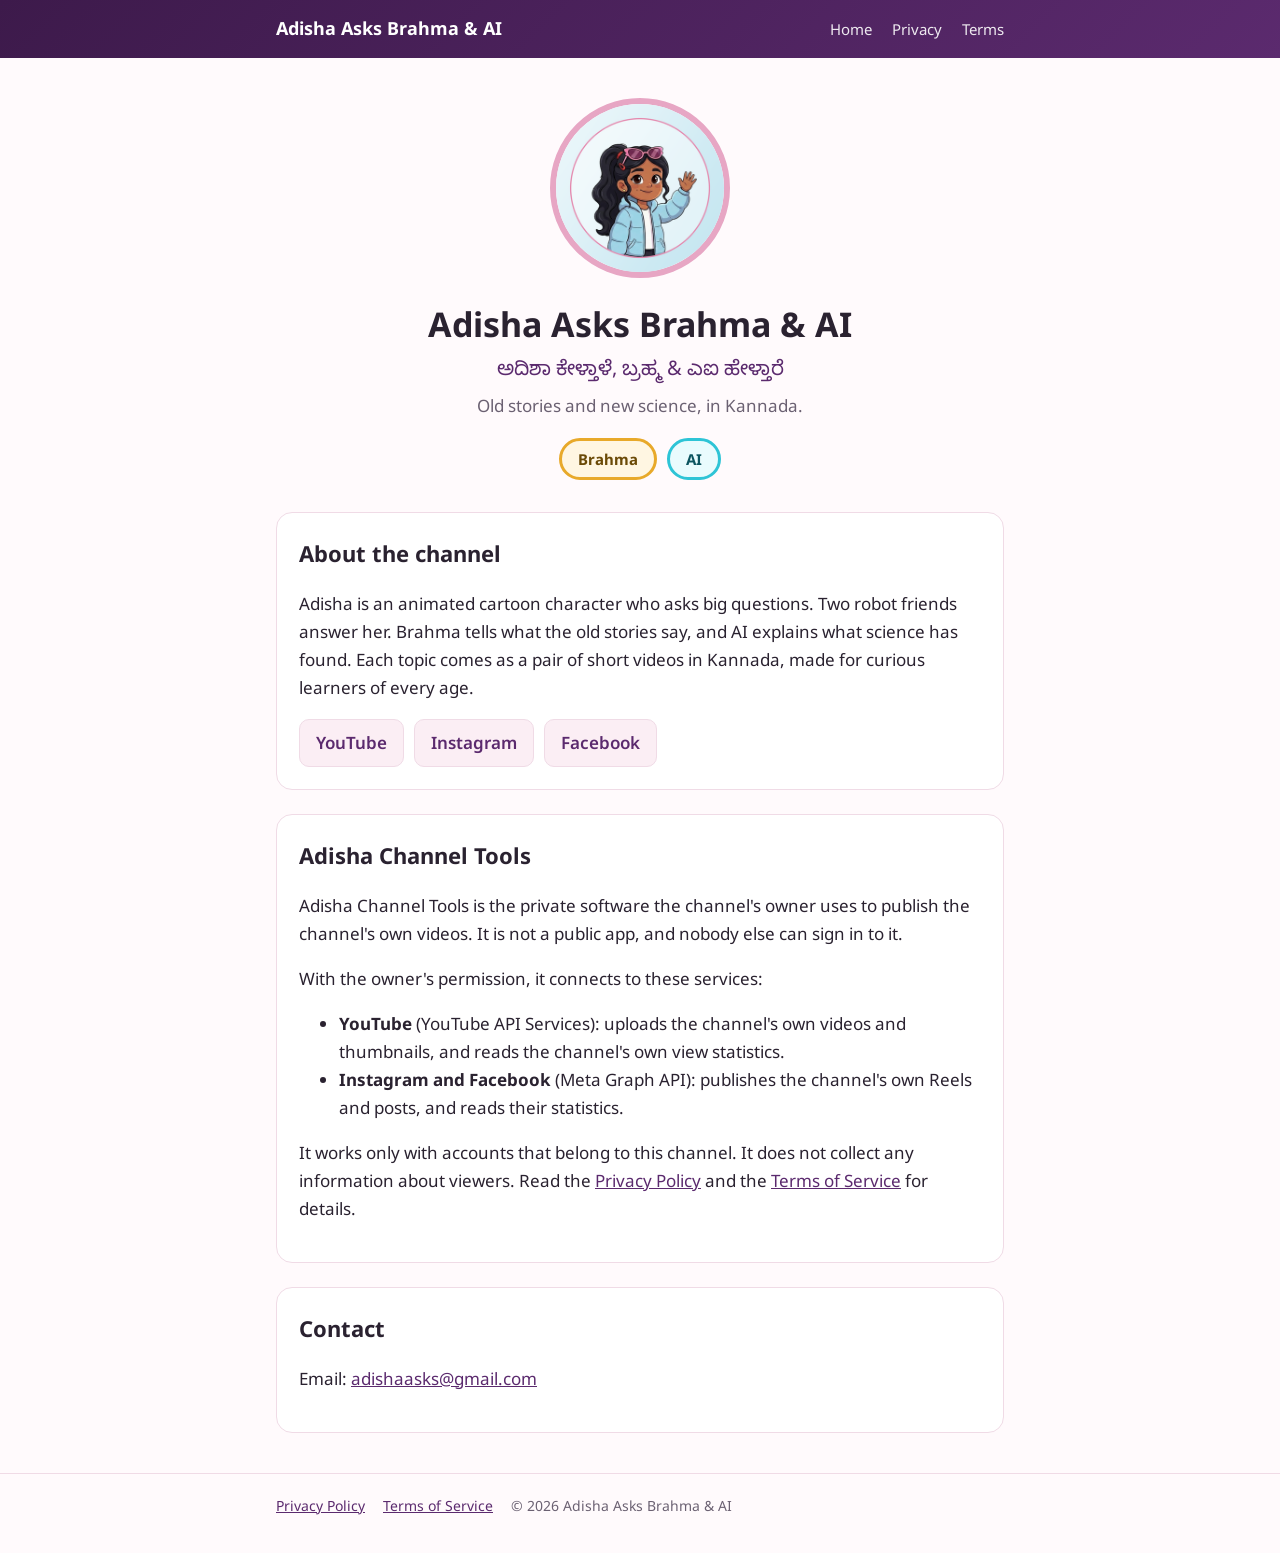
==== index.html @ ed7d879c "Add channel home page, privacy policy and terms Co-Authored-By: Claude Opus 5.5 <noreply@anthropic.c" ====
<!doctype html>
<html lang="en">
<head>
<meta charset="utf-8">
<meta name="viewport" content="width=device-width, initial-scale=1">
<title>Adisha Asks Brahma &amp; AI</title>
<meta name="description" content="Adisha Asks Brahma &amp; AI: old stories and new science, in Kannada. Home of the channel and of Adisha Channel Tools.">
<link rel="icon" href="favicon.png">
<link rel="preconnect" href="https://fonts.googleapis.com">
<link rel="preconnect" href="https://fonts.gstatic.com" crossorigin>
<link href="https://fonts.googleapis.com/css2?family=Noto+Sans:wght@400;600;700&family=Noto+Sans+Kannada:wght@400;700&display=swap" rel="stylesheet">
<link rel="stylesheet" href="style.css">
</head>
<body>
<header class="site">
  <div class="wrap">
    <a class="brand" href="./">Adisha Asks Brahma &amp; AI</a>
    <nav>
      <a href="./">Home</a>
      <a href="privacy.html">Privacy</a>
      <a href="terms.html">Terms</a>
    </nav>
  </div>
</header>

<main class="wrap">
  <section class="hero">
    <img src="adisha.png" alt="Adisha, the animated character of the channel, waving">
    <h1>Adisha Asks Brahma &amp; AI</h1>
    <p class="kn" lang="kn">ಅದಿಶಾ ಕೇಳ್ತಾಳೆ, ಬ್ರಹ್ಮ &amp; ಎಐ ಹೇಳ್ತಾರೆ</p>
    <p class="tag">Old stories and new science, in Kannada.</p>
    <div class="pills"><span class="pill brahma">Brahma</span><span class="pill ai">AI</span></div>
  </section>

  <section class="card">
    <h2>About the channel</h2>
    <p>Adisha is an animated cartoon character who asks big questions. Two robot friends answer her. Brahma tells what the old stories say, and AI explains what science has found. Each topic comes as a pair of short videos in Kannada, made for curious learners of every age.</p>
    <div class="links">
      <a href="https://www.youtube.com/channel/UCMBsobitLbsKdrtdGAVMPcA" rel="noopener">YouTube</a>
      <a href="https://www.instagram.com/adishaasks/" rel="noopener">Instagram</a>
      <a href="https://www.facebook.com/adishaasks" rel="noopener">Facebook</a>
    </div>
  </section>

  <section class="card" id="tools">
    <h2>Adisha Channel Tools</h2>
    <p>Adisha Channel Tools is the private software the channel's owner uses to publish the channel's own videos. It is not a public app, and nobody else can sign in to it.</p>
    <p>With the owner's permission, it connects to these services:</p>
    <ul>
      <li><strong>YouTube</strong> (YouTube API Services): uploads the channel's own videos and thumbnails, and reads the channel's own view statistics.</li>
      <li><strong>Instagram and Facebook</strong> (Meta Graph API): publishes the channel's own Reels and posts, and reads their statistics.</li>
    </ul>
    <p>It works only with accounts that belong to this channel. It does not collect any information about viewers. Read the <a href="privacy.html">Privacy Policy</a> and the <a href="terms.html">Terms of Service</a> for details.</p>
  </section>

  <section class="card">
    <h2>Contact</h2>
    <p>Email: <a href="mailto:adishaasks@gmail.com">adishaasks@gmail.com</a></p>
  </section>
</main>

<footer class="site">
  <div class="wrap">
    <a href="privacy.html">Privacy Policy</a>
    <a href="terms.html">Terms of Service</a>
    <span>&copy; 2026 Adisha Asks Brahma &amp; AI</span>
  </div>
</footer>
</body>
</html>
---- style.css ----
:root {
  --plum: #5b2a6e;
  --plum-dark: #3d1a4b;
  --pink: #e7a6c4;
  --pink-soft: #fbeef4;
  --gold: #e8a92a;
  --cyan: #2ec4d6;
  --ink: #2a2230;
  --muted: #6b6172;
  --bg: #fffafc;
  --card: #ffffff;
  --line: #f0dbe6;
}
@media (prefers-color-scheme: dark) {
  :root {
    --ink: #f3ecf6;
    --muted: #c3b6cb;
    --bg: #1d1422;
    --card: #2a1e31;
    --line: #432f4d;
    --pink-soft: #33223b;
  }
}
* { box-sizing: border-box; }
html { -webkit-text-size-adjust: 100%; }
body {
  margin: 0;
  background: var(--bg);
  color: var(--ink);
  font: 17px/1.65 "Noto Sans", "Noto Sans Kannada", system-ui, -apple-system, "Segoe UI", sans-serif;
}
a { color: var(--plum); }
@media (prefers-color-scheme: dark) { a { color: var(--pink); } }
.wrap { max-width: 760px; margin: 0 auto; padding: 0 16px; }
header.site {
  background: linear-gradient(135deg, var(--plum-dark), var(--plum));
  color: #fff;
}
header.site .wrap { display: flex; align-items: center; justify-content: space-between; gap: 12px; padding-top: 14px; padding-bottom: 14px; flex-wrap: wrap; }
header.site a.brand { color: #fff; text-decoration: none; font-weight: 700; font-size: 18px; }
header.site nav a { color: #fff; opacity: .9; text-decoration: none; margin-left: 16px; font-size: 15px; }
header.site nav a:first-child { margin-left: 0; }
header.site nav a:hover { opacity: 1; text-decoration: underline; }
.hero { text-align: center; padding: 40px 0 8px; }
.hero img {
  width: 180px; height: 180px; border-radius: 50%;
  border: 6px solid var(--pink); background: var(--pink-soft);
}
.hero h1 { font-size: 34px; line-height: 1.2; margin: 18px 0 6px; }
.hero .kn { font-size: 20px; color: var(--plum); margin: 0 0 8px; }
@media (prefers-color-scheme: dark) { .hero .kn { color: var(--pink); } }
.hero .tag { color: var(--muted); margin: 0; }
.pills { margin: 18px 0 0; display: flex; gap: 10px; justify-content: center; flex-wrap: wrap; }
.pill { display: inline-block; padding: 6px 16px; border-radius: 999px; font-weight: 700; font-size: 15px; border: 3px solid; }
.pill.brahma { border-color: var(--gold); background: #fff6e2; color: #6b4a07; }
.pill.ai { border-color: var(--cyan); background: #e9fbfd; color: #0d5560; }
.card {
  background: var(--card); border: 1px solid var(--line); border-radius: 16px;
  padding: 22px 22px; margin: 24px 0;
}
.card h2 { margin-top: 0; font-size: 22px; }
.links { display: flex; gap: 10px; flex-wrap: wrap; }
.links a {
  display: inline-block; padding: 9px 16px; border-radius: 10px;
  background: var(--pink-soft); border: 1px solid var(--line); text-decoration: none; font-weight: 600;
}
main.doc h1 { font-size: 30px; line-height: 1.25; margin: 34px 0 4px; }
main.doc .updated { color: var(--muted); margin-top: 0; }
main.doc h2 { font-size: 21px; margin-top: 30px; }
main.doc li { margin: 4px 0; }
footer.site { border-top: 1px solid var(--line); margin-top: 40px; padding: 20px 0 36px; color: var(--muted); font-size: 14px; }
footer.site a { margin-right: 14px; }
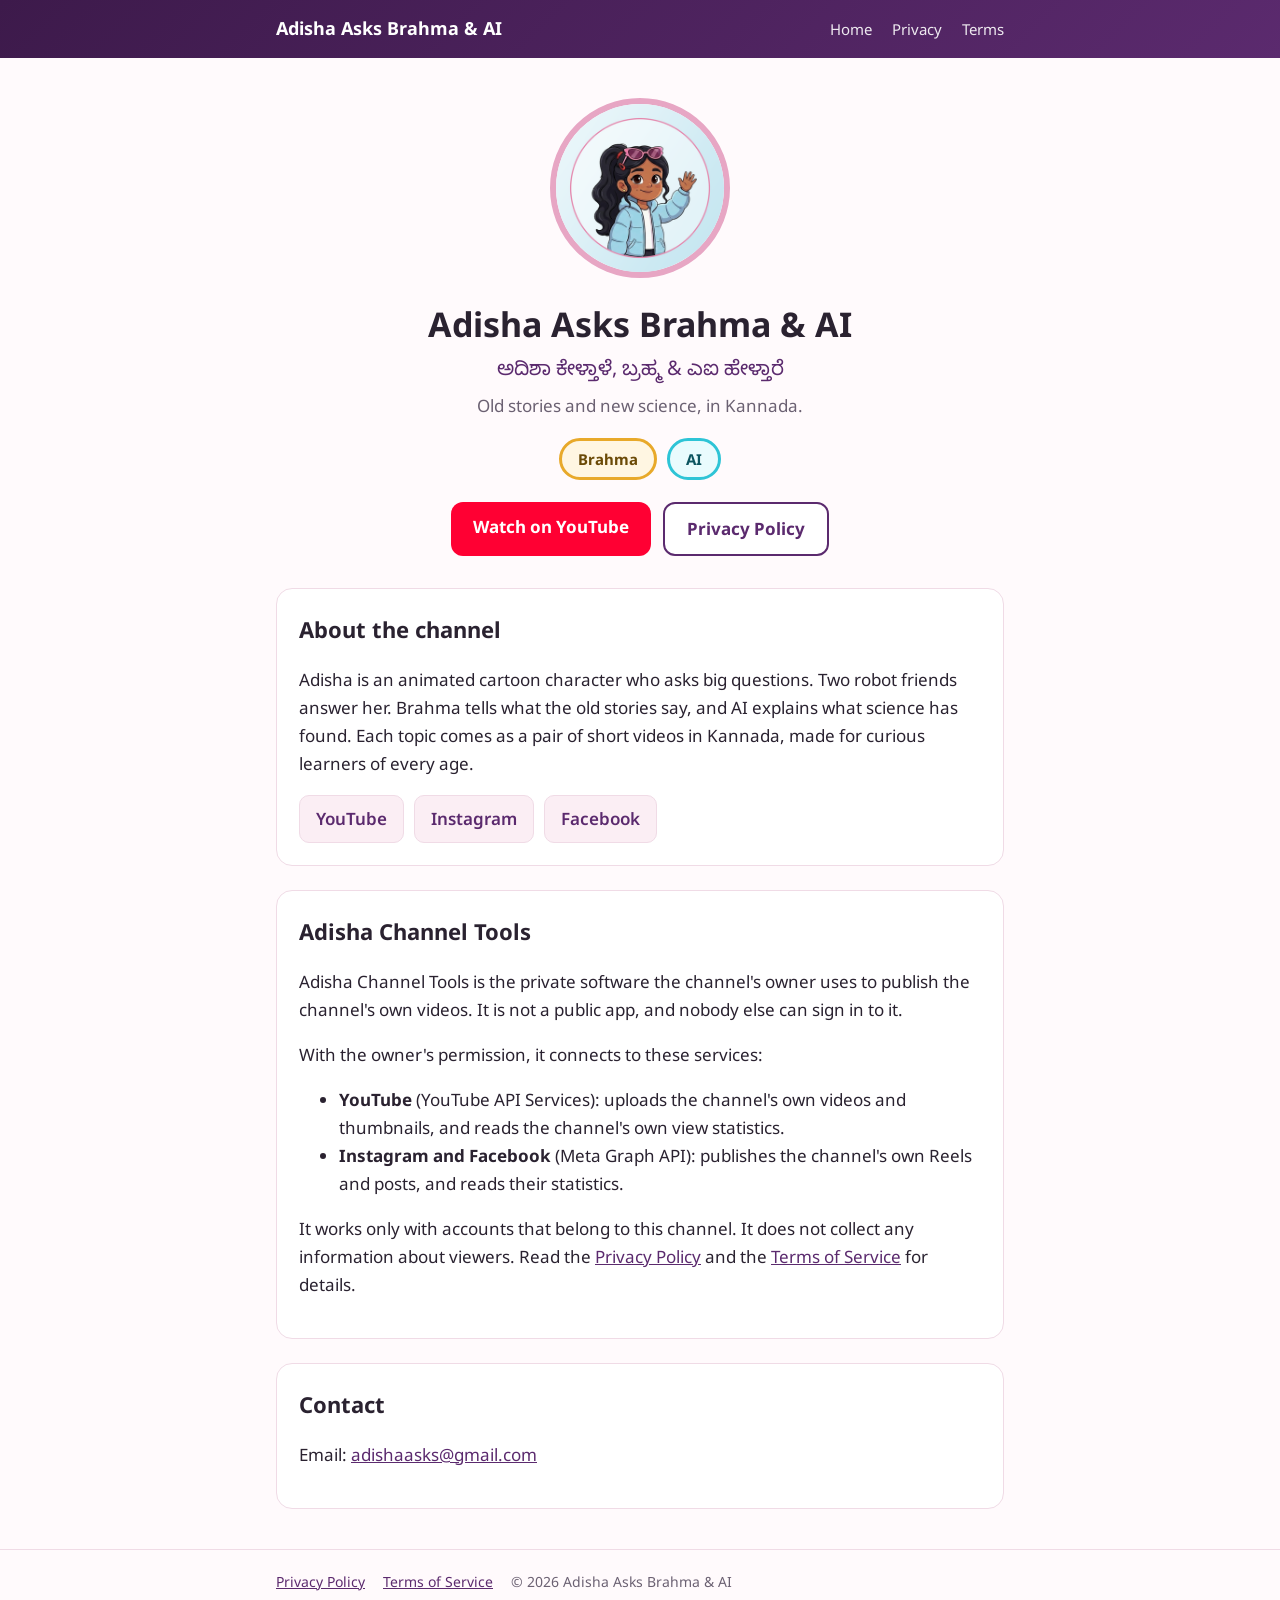
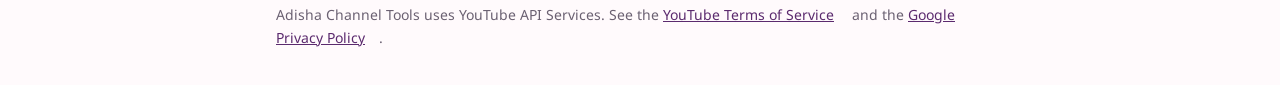
==== commit e1ee3e0b: "Add Watch on YouTube button and YouTube API notice Co-Authored-By: Claude Opus 5.5 <noreply@anthropi" ====
--- a/index.html
+++ b/index.html
@@ -3,6 +3,7 @@
 <head>
 <meta charset="utf-8">
 <meta name="viewport" content="width=device-width, initial-scale=1">
+<meta name="google-site-verification" content="2T3QdVhD49avIVpol9QWGmaJUl8LnmhRy1cfIrBvkRY" />
 <title>Adisha Asks Brahma &amp; AI</title>
 <meta name="description" content="Adisha Asks Brahma &amp; AI: old stories and new science, in Kannada. Home of the channel and of Adisha Channel Tools.">
 <link rel="icon" href="favicon.png">
@@ -30,6 +31,7 @@
     <p class="kn" lang="kn">ಅದಿಶಾ ಕೇಳ್ತಾಳೆ, ಬ್ರಹ್ಮ &amp; ಎಐ ಹೇಳ್ತಾರೆ</p>
     <p class="tag">Old stories and new science, in Kannada.</p>
     <div class="pills"><span class="pill brahma">Brahma</span><span class="pill ai">AI</span></div>
+    <p class="cta"><a class="yt" href="https://www.youtube.com/channel/UCMBsobitLbsKdrtdGAVMPcA" rel="noopener">Watch on YouTube</a> <a class="pp" href="privacy.html">Privacy Policy</a></p>
   </section>
 
   <section class="card">
@@ -64,6 +66,7 @@
     <a href="privacy.html">Privacy Policy</a>
     <a href="terms.html">Terms of Service</a>
     <span>&copy; 2026 Adisha Asks Brahma &amp; AI</span>
+    <p class="api-note">Adisha Channel Tools uses YouTube API Services. See the <a href="https://www.youtube.com/t/terms" rel="noopener">YouTube Terms of Service</a> and the <a href="https://policies.google.com/privacy" rel="noopener">Google Privacy Policy</a>.</p>
   </div>
 </footer>
 </body>
--- a/style.css
+++ b/style.css
@@ -70,3 +70,9 @@
 main.doc li { margin: 4px 0; }
 footer.site { border-top: 1px solid var(--line); margin-top: 40px; padding: 20px 0 36px; color: var(--muted); font-size: 14px; }
 footer.site a { margin-right: 14px; }
+.cta { margin: 22px 0 0; display: flex; gap: 12px; justify-content: center; flex-wrap: wrap; }
+.cta a { display: inline-block; padding: 11px 22px; border-radius: 12px; font-weight: 700; text-decoration: none; }
+.cta a.yt { background: #ff0033; color: #fff; }
+.cta a.pp { background: var(--card); border: 2px solid var(--plum); color: var(--plum); }
+@media (prefers-color-scheme: dark) { .cta a.pp { border-color: var(--pink); color: var(--pink); } }
+.api-note { margin: 10px 0 0; }
